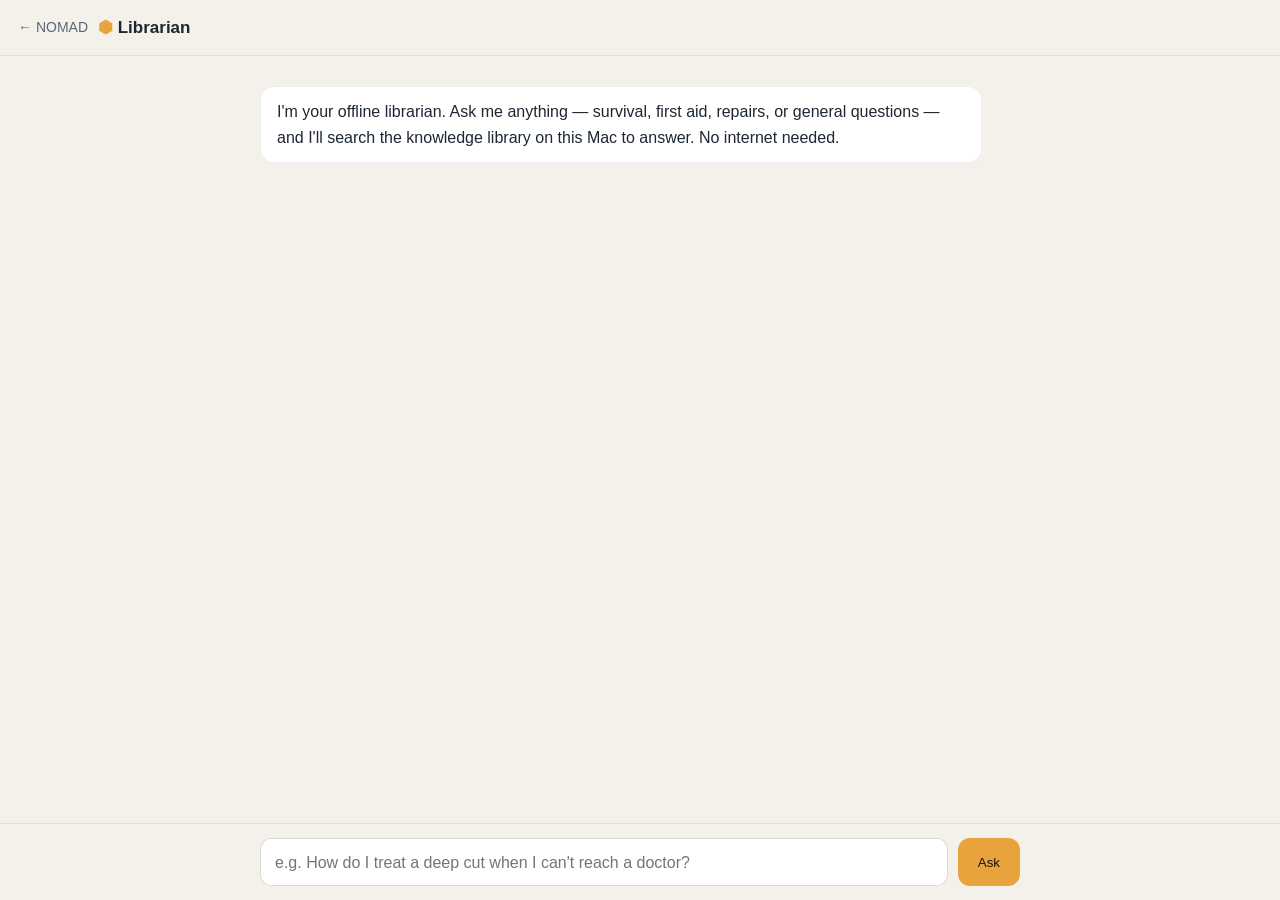
==== web/chat.html @ e2258286 "NOMAD for Mac: offline knowledge library + local AI librarian - setup.sh: one-command install (Homeb" ====
<!doctype html>
<html lang="en">
<head>
<meta charset="utf-8">
<meta name="viewport" content="width=device-width, initial-scale=1">
<title>NOMAD Librarian</title>
<style>
  :root { --bg:#10141a; --card:#1a212b; --text:#e8edf4; --dim:#8b97a8; --accent:#e8a33d; --user:#2b3a50; --bad:#e5534b; }
  @media (prefers-color-scheme: light) { :root { --bg:#f4f1ea; --card:#ffffff; --text:#1d2733; --dim:#5b6878; --user:#dbe7f5; } }
  * { box-sizing:border-box; }
  body { margin:0; background:var(--bg); color:var(--text); font:16px/1.6 -apple-system,"SF Pro Text",Helvetica,sans-serif;
         display:flex; flex-direction:column; height:100dvh; }
  header { padding:14px 18px; display:flex; align-items:center; gap:10px; border-bottom:1px solid rgba(128,128,128,.15); }
  header a { color:var(--dim); text-decoration:none; font-size:14px; }
  header b { font-size:17px; } header b span { color:var(--accent); }
  #log { flex:1; overflow-y:auto; padding:20px 16px; }
  .inner { max-width:760px; margin:0 auto; }
  .msg { padding:12px 16px; border-radius:14px; margin:10px 0; white-space:normal; overflow-wrap:break-word; }
  .user { background:var(--user); margin-left:15%; }
  .bot  { background:var(--card); margin-right:5%; border:1px solid rgba(128,128,128,.12); }
  .bot p { margin:.5em 0; } .bot ol,.bot ul { margin:.4em 0; padding-left:1.4em; }
  .status { color:var(--dim); font-style:italic; font-size:14px; margin:6px 4px; }
  .error { color:var(--bad); }
  .sources { margin-top:10px; display:flex; flex-wrap:wrap; gap:8px; }
  .sources a { font-size:13px; color:var(--accent); border:1px solid var(--accent); border-radius:20px;
               padding:3px 12px; text-decoration:none; }
  form { display:flex; gap:10px; padding:14px 16px calc(14px + env(safe-area-inset-bottom)); border-top:1px solid rgba(128,128,128,.15); }
  form .inner { flex:1; display:flex; gap:10px; max-width:760px; margin:0 auto; width:100%; }
  textarea { flex:1; resize:none; border-radius:12px; border:1px solid rgba(128,128,128,.3); background:var(--card);
             color:var(--text); padding:11px 14px; font:inherit; height:48px; }
  button { background:var(--accent); color:#1d1405; border:0; border-radius:12px; padding:0 20px; font:600 15px/1 inherit; cursor:pointer; }
  button:disabled { opacity:.5; }
</style>
</head>
<body>
<header><a href="/">← NOMAD</a><b><span>⬢</span> Librarian</b></header>
<div id="log"><div class="inner" id="loginner">
  <div class="msg bot">I'm your offline librarian. Ask me anything — survival, first aid, repairs,
  or general questions — and I'll search the knowledge library on this Mac to answer. No internet needed.</div>
</div></div>
<form id="f"><div class="inner">
  <textarea id="q" placeholder="e.g. How do I treat a deep cut when I can't reach a doctor?" rows="1"></textarea>
  <button id="send">Ask</button>
</div></form>
<script>
const history = [];
const log = document.getElementById('loginner');
const q = document.getElementById('q');
const send = document.getElementById('send');

function el(cls, html) {
  const d = document.createElement('div');
  d.className = cls; d.innerHTML = html;
  log.appendChild(d);
  d.scrollIntoView({block:'end'});
  return d;
}
function esc(s){ return s.replace(/&/g,'&amp;').replace(/</g,'&lt;').replace(/>/g,'&gt;'); }
function md(s){ // tiny markdown: bold, code, lists, paragraphs
  let h = esc(s);
  h = h.replace(/\*\*(.+?)\*\*/g,'<b>$1</b>').replace(/`([^`]+)`/g,'<code>$1</code>');
  h = h.replace(/^###? (.+)$/gm,'<b>$1</b>');
  h = h.replace(/^\s*[-*] (.+)$/gm,'<li>$1</li>').replace(/(<li>.*<\/li>\n?)+/g, m=>'<ul>'+m+'</ul>');
  h = h.replace(/^\s*\d+\. (.+)$/gm,'<li>$1</li>').replace(/(<li>.*<\/li>\n?)+/g, m=> m.startsWith('<ul>')?m:'<ol>'+m+'</ol>');
  return h.split(/\n{2,}/).map(p=>p.match(/^<[ou]l>/)?p:'<p>'+p.replace(/\n/g,'<br>')+'</p>').join('');
}

document.getElementById('f').addEventListener('submit', ask);
q.addEventListener('keydown', e => { if (e.key==='Enter' && !e.shiftKey){ e.preventDefault(); ask(e); } });

async function ask(e) {
  e.preventDefault();
  const text = q.value.trim();
  if (!text || send.disabled) return;
  q.value=''; send.disabled = true;
  el('msg user', esc(text));
  history.push({role:'user', content:text});

  let bubble = null, answer = '', statusEl = null;
  try {
    const res = await fetch('/api/chat', {
      method:'POST', headers:{'Content-Type':'application/json'},
      body: JSON.stringify({messages: history})
    });
    const reader = res.body.getReader();
    const dec = new TextDecoder();
    let buf = '';
    while (true) {
      const {value, done} = await reader.read();
      if (done) break;
      buf += dec.decode(value, {stream:true});
      let i;
      while ((i = buf.indexOf('\n\n')) >= 0) {
        const line = buf.slice(0, i); buf = buf.slice(i + 2);
        if (!line.startsWith('data: ')) continue;
        const ev = JSON.parse(line.slice(6));
        if (ev.type === 'status') {
          if (statusEl) statusEl.remove();
          statusEl = el('status', '🔎 ' + esc(ev.text));
        } else if (ev.type === 'token') {
          if (statusEl) { statusEl.remove(); statusEl = null; }
          if (!bubble) bubble = el('msg bot','');
          answer += ev.text;
          bubble.innerHTML = md(answer);
          bubble.scrollIntoView({block:'end'});
        } else if (ev.type === 'sources' && ev.items.length) {
          if (!bubble) bubble = el('msg bot','');
          bubble.innerHTML = md(answer) + '<div class="sources">' +
            ev.items.map(s=>'<a target="_blank" href="'+s.href+'">📖 '+esc(s.title)+'</a>').join('') + '</div>';
        } else if (ev.type === 'error') {
          if (statusEl) { statusEl.remove(); statusEl = null; }
          el('status error', esc(ev.text));
        }
      }
    }
  } catch (err) {
    el('status error', 'Lost connection to NOMAD — is it running? (./nomad start)');
  }
  if (statusEl) statusEl.remove();
  if (answer) history.push({role:'assistant', content:answer});
  send.disabled = false; q.focus();
}
</script>
</body>
</html>
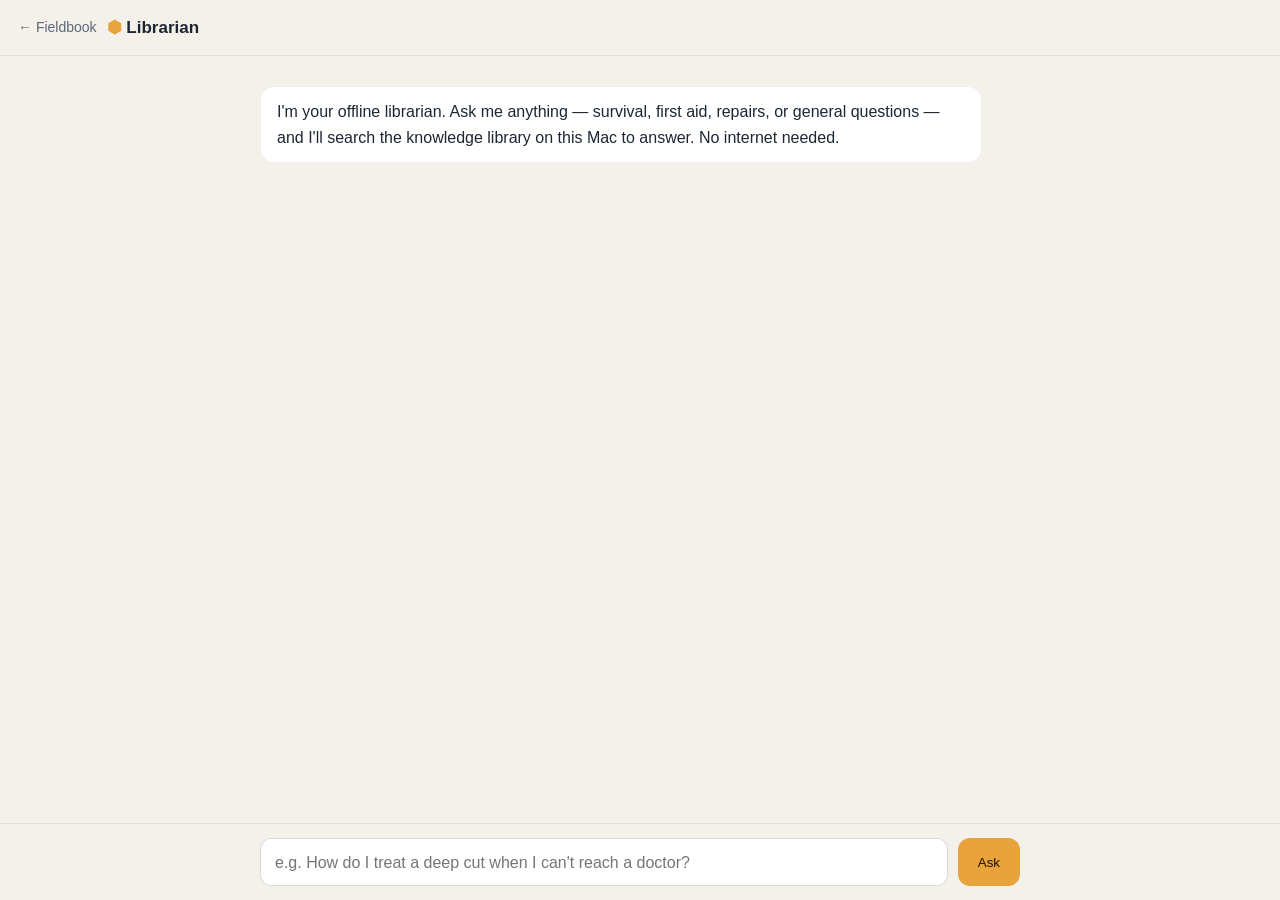
==== commit d4b72819: "Rename project: NOMAD for Mac -> Fieldbook Distinct name avoids collision with Project NOMAD and Has" ====
--- a/web/chat.html
+++ b/web/chat.html
@@ -3,7 +3,7 @@
 <head>
 <meta charset="utf-8">
 <meta name="viewport" content="width=device-width, initial-scale=1">
-<title>NOMAD Librarian</title>
+<title>Fieldbook Librarian</title>
 <style>
   :root { --bg:#10141a; --card:#1a212b; --text:#e8edf4; --dim:#8b97a8; --accent:#e8a33d; --user:#2b3a50; --bad:#e5534b; }
   @media (prefers-color-scheme: light) { :root { --bg:#f4f1ea; --card:#ffffff; --text:#1d2733; --dim:#5b6878; --user:#dbe7f5; } }
@@ -21,6 +21,7 @@
   .bot p { margin:.5em 0; } .bot ol,.bot ul { margin:.4em 0; padding-left:1.4em; }
   .status { color:var(--dim); font-style:italic; font-size:14px; margin:6px 4px; }
   .error { color:var(--bad); }
+  .unverified { margin-top:10px; font-size:13px; color:var(--dim); border-top:1px dashed rgba(128,128,128,.3); padding-top:8px; }
   .sources { margin-top:10px; display:flex; flex-wrap:wrap; gap:8px; }
   .sources a { font-size:13px; color:var(--accent); border:1px solid var(--accent); border-radius:20px;
                padding:3px 12px; text-decoration:none; }
@@ -33,7 +34,7 @@
 </style>
 </head>
 <body>
-<header><a href="/">← NOMAD</a><b><span>⬢</span> Librarian</b></header>
+<header><a href="/">← Fieldbook</a><b><span>⬢</span> Librarian</b></header>
 <div id="log"><div class="inner" id="loginner">
   <div class="msg bot">I'm your offline librarian. Ask me anything — survival, first aid, repairs,
   or general questions — and I'll search the knowledge library on this Mac to answer. No internet needed.</div>
@@ -103,6 +104,10 @@
           answer += ev.text;
           bubble.innerHTML = md(answer);
           bubble.scrollIntoView({block:'end'});
+        } else if (ev.type === 'ungrounded') {
+          if (!bubble) bubble = el('msg bot','');
+          bubble.innerHTML = md(answer) +
+            '<div class="unverified">💭 Answered from the AI\'s built-in knowledge — no library document was used. Treat specifics with care.</div>';
         } else if (ev.type === 'sources' && ev.items.length) {
           if (!bubble) bubble = el('msg bot','');
           bubble.innerHTML = md(answer) + '<div class="sources">' +
@@ -114,7 +119,7 @@
       }
     }
   } catch (err) {
-    el('status error', 'Lost connection to NOMAD — is it running? (./nomad start)');
+    el('status error', 'Lost connection to Fieldbook — is it running? (./fieldbook start)');
   }
   if (statusEl) statusEl.remove();
   if (answer) history.push({role:'assistant', content:answer});
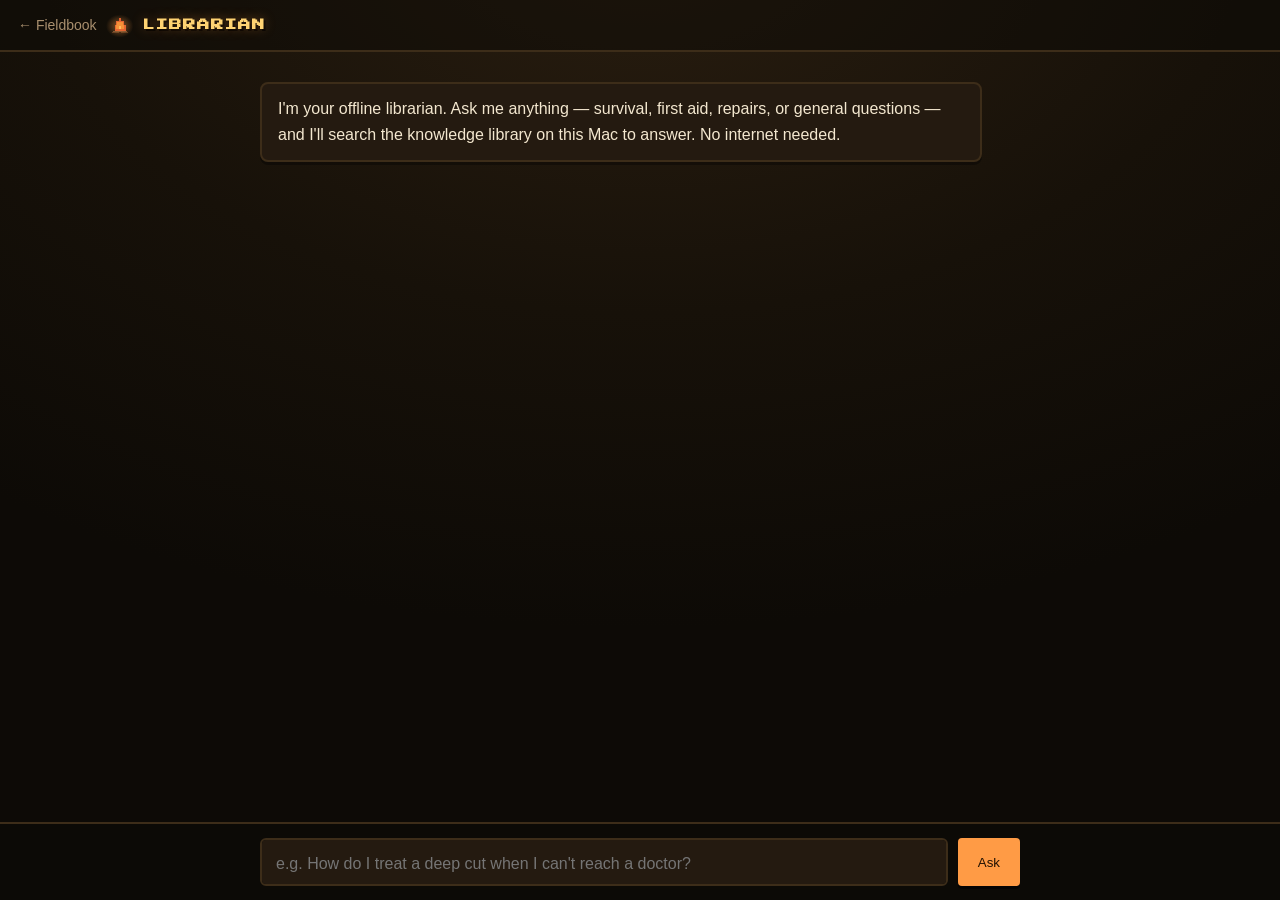
==== commit 37b99be2: "Warm low-bit campfire theme Valheim-inspired look: night-around-the-fire palette, parchment text, wo" ====
--- a/web/chat.html
+++ b/web/chat.html
@@ -4,20 +4,19 @@
 <meta charset="utf-8">
 <meta name="viewport" content="width=device-width, initial-scale=1">
 <title>Fieldbook Librarian</title>
+<link rel="stylesheet" href="theme.css">
 <style>
-  :root { --bg:#10141a; --card:#1a212b; --text:#e8edf4; --dim:#8b97a8; --accent:#e8a33d; --user:#2b3a50; --bad:#e5534b; }
-  @media (prefers-color-scheme: light) { :root { --bg:#f4f1ea; --card:#ffffff; --text:#1d2733; --dim:#5b6878; --user:#dbe7f5; } }
   * { box-sizing:border-box; }
-  body { margin:0; background:var(--bg); color:var(--text); font:16px/1.6 -apple-system,"SF Pro Text",Helvetica,sans-serif;
+  body { margin:0; font:16px/1.6 -apple-system,"SF Pro Text",Helvetica,sans-serif;
          display:flex; flex-direction:column; height:100dvh; }
-  header { padding:14px 18px; display:flex; align-items:center; gap:10px; border-bottom:1px solid rgba(128,128,128,.15); }
+  header { padding:14px 18px; display:flex; align-items:center; gap:12px; border-bottom:2px solid var(--card-edge); background:rgba(13,10,6,.5); }
   header a { color:var(--dim); text-decoration:none; font-size:14px; }
-  header b { font-size:17px; } header b span { color:var(--accent); }
+  header b { font-size:12px; color:var(--accent-hi); }
   #log { flex:1; overflow-y:auto; padding:20px 16px; }
   .inner { max-width:760px; margin:0 auto; }
-  .msg { padding:12px 16px; border-radius:14px; margin:10px 0; white-space:normal; overflow-wrap:break-word; }
-  .user { background:var(--user); margin-left:15%; }
-  .bot  { background:var(--card); margin-right:5%; border:1px solid rgba(128,128,128,.12); }
+  .msg { padding:12px 16px; border-radius:8px; margin:10px 0; white-space:normal; overflow-wrap:break-word; }
+  .user { background:var(--user); margin-left:15%; border:2px solid #3c4a2f; }
+  .bot  { background:var(--card); margin-right:5%; border:2px solid var(--card-edge); box-shadow:0 3px 0 rgba(0,0,0,.35); }
   .bot p { margin:.5em 0; } .bot ol,.bot ul { margin:.4em 0; padding-left:1.4em; }
   .status { color:var(--dim); font-style:italic; font-size:14px; margin:6px 4px; }
   .error { color:var(--bad); }
@@ -25,16 +24,24 @@
   .sources { margin-top:10px; display:flex; flex-wrap:wrap; gap:8px; }
   .sources a { font-size:13px; color:var(--accent); border:1px solid var(--accent); border-radius:20px;
                padding:3px 12px; text-decoration:none; }
-  form { display:flex; gap:10px; padding:14px 16px calc(14px + env(safe-area-inset-bottom)); border-top:1px solid rgba(128,128,128,.15); }
+  form { display:flex; gap:10px; padding:14px 16px calc(14px + env(safe-area-inset-bottom)); border-top:2px solid var(--card-edge); background:rgba(13,10,6,.5); }
   form .inner { flex:1; display:flex; gap:10px; max-width:760px; margin:0 auto; width:100%; }
-  textarea { flex:1; resize:none; border-radius:12px; border:1px solid rgba(128,128,128,.3); background:var(--card);
+  textarea { flex:1; resize:none; border-radius:6px; border:2px solid var(--card-edge); background:var(--card);
              color:var(--text); padding:11px 14px; font:inherit; height:48px; }
-  button { background:var(--accent); color:#1d1405; border:0; border-radius:12px; padding:0 20px; font:600 15px/1 inherit; cursor:pointer; }
+  textarea:focus { outline:none; border-color:var(--accent); }
+  button { background:var(--accent); color:#241303; border:0; border-radius:6px; padding:0 20px; font:600 15px/1 inherit; cursor:pointer; }
   button:disabled { opacity:.5; }
 </style>
 </head>
 <body>
-<header><a href="/">← Fieldbook</a><b><span>⬢</span> Librarian</b></header>
+<header><a href="/">← Fieldbook</a>
+  <span class="campfire" style="width:22px;height:22px"><span class="glow"></span>
+    <svg viewBox="0 0 16 16" width="22" height="22" aria-hidden="true">
+      <g class="f1"><rect x="7" y="3" width="2" height="2" fill="#d9502a"/><rect x="5" y="5" width="6" height="3" fill="#d9502a"/><rect x="4" y="8" width="8" height="4" fill="#d9502a"/><rect x="6" y="6" width="4" height="2" fill="#f08a2e"/><rect x="5" y="8" width="6" height="3" fill="#f08a2e"/><rect x="7" y="9" width="2" height="2" fill="#ffd372"/></g>
+      <g class="f2"><rect x="6" y="3" width="2" height="2" fill="#d9502a"/><rect x="5" y="5" width="6" height="3" fill="#d9502a"/><rect x="4" y="8" width="8" height="4" fill="#d9502a"/><rect x="7" y="6" width="3" height="2" fill="#f08a2e"/><rect x="5" y="8" width="6" height="3" fill="#f08a2e"/><rect x="6" y="9" width="3" height="2" fill="#ffd372"/></g>
+      <rect x="3" y="12" width="10" height="1" fill="#6b4a2f"/><rect x="2" y="13" width="5" height="1" fill="#4e331c"/><rect x="9" y="13" width="5" height="1" fill="#4e331c"/>
+    </svg>
+  </span><b class="pixel">LIBRARIAN</b></header>
 <div id="log"><div class="inner" id="loginner">
   <div class="msg bot">I'm your offline librarian. Ask me anything — survival, first aid, repairs,
   or general questions — and I'll search the knowledge library on this Mac to answer. No internet needed.</div>
--- a/web/theme.css
+++ b/web/theme.css
@@ -0,0 +1,86 @@
+/* Fieldbook — warm low-bit theme. Everything local: no internet, ever. */
+
+@font-face {
+  font-family: 'Press Start 2P';
+  src: url('fonts/press-start-2p.woff2') format('woff2');
+  font-display: swap;
+}
+
+:root {
+  --bg: #171109;        /* night around the fire */
+  --bg-deep: #0d0a06;
+  --card: #241a10;      /* dark wood panel */
+  --card-edge: #3d2d19;
+  --text: #f3e7cf;      /* parchment */
+  --dim: #a98f6e;       /* worn leather */
+  --accent: #ff9b45;    /* ember orange */
+  --accent-hi: #ffd372; /* flame core */
+  --ok: #9fbf5f;        /* moss */
+  --bad: #e5604b;
+  --user: #2e3a24;      /* mossy green bubble */
+}
+
+body {
+  background:
+    radial-gradient(1100px 700px at 50% -8%, #2a1e10 0%, var(--bg) 55%, var(--bg-deep) 100%)
+    fixed var(--bg-deep);
+  color: var(--text);
+}
+
+.pixel {
+  font-family: 'Press Start 2P', monospace;
+  letter-spacing: 1px;
+  text-shadow: 0 0 12px rgba(255, 155, 69, .35), 2px 2px 0 #000;
+}
+
+/* Chunky game-y buttons */
+button, .btnlike {
+  border-radius: 4px !important;
+  box-shadow: 0 3px 0 rgba(0,0,0,.55);
+  transition: transform .05s;
+}
+button:active { transform: translateY(2px); box-shadow: 0 1px 0 rgba(0,0,0,.55); }
+
+/* Wood-panel cards */
+.card, .preset, .statusbox {
+  background: linear-gradient(180deg, #291e11 0%, #221709 100%) !important;
+  border: 2px solid var(--card-edge) !important;
+  border-radius: 6px !important;
+  box-shadow: 0 4px 0 rgba(0,0,0,.4), inset 0 1px 0 rgba(255,211,114,.07);
+}
+
+/* ---- Pixel campfire ---- */
+.campfire { display: inline-block; position: relative; }
+.campfire svg { display: block; shape-rendering: crispEdges; image-rendering: pixelated; }
+.campfire .f2 { opacity: 0; }
+.campfire .f1 { animation: flick1 .5s steps(1, end) infinite; }
+.campfire .f2 { animation: flick2 .5s steps(1, end) infinite; }
+@keyframes flick1 { 0%,100% { opacity: 1; } 50% { opacity: 0; } }
+@keyframes flick2 { 0%,100% { opacity: 0; } 50% { opacity: 1; } }
+
+.campfire .glow {
+  position: absolute; left: 50%; top: 55%;
+  width: 180%; height: 150%;
+  transform: translate(-50%, -50%);
+  background: radial-gradient(closest-side, rgba(255,155,69,.5), rgba(255,155,69,0) 70%);
+  animation: glowpulse 1.1s ease-in-out infinite;
+  pointer-events: none;
+}
+@keyframes glowpulse { 0%,100% { opacity: .75; } 50% { opacity: 1.1; } }
+
+.campfire .ember {
+  position: absolute; bottom: 42%;
+  width: 7%; height: 7%;
+  background: var(--accent-hi);
+  opacity: 0;
+  animation: rise 2.4s steps(6, end) infinite;
+}
+.campfire .ember:nth-child(2) { left: 38%; }
+.campfire .ember:nth-child(3) { left: 55%; animation-delay: .9s; background: var(--accent); }
+.campfire .ember:nth-child(4) { left: 47%; animation-delay: 1.6s; }
+@keyframes rise {
+  0%   { transform: translateY(0);     opacity: 0; }
+  10%  { opacity: .95; }
+  80%  { opacity: .4; }
+  100% { transform: translateY(-340%); opacity: 0; }
+}
